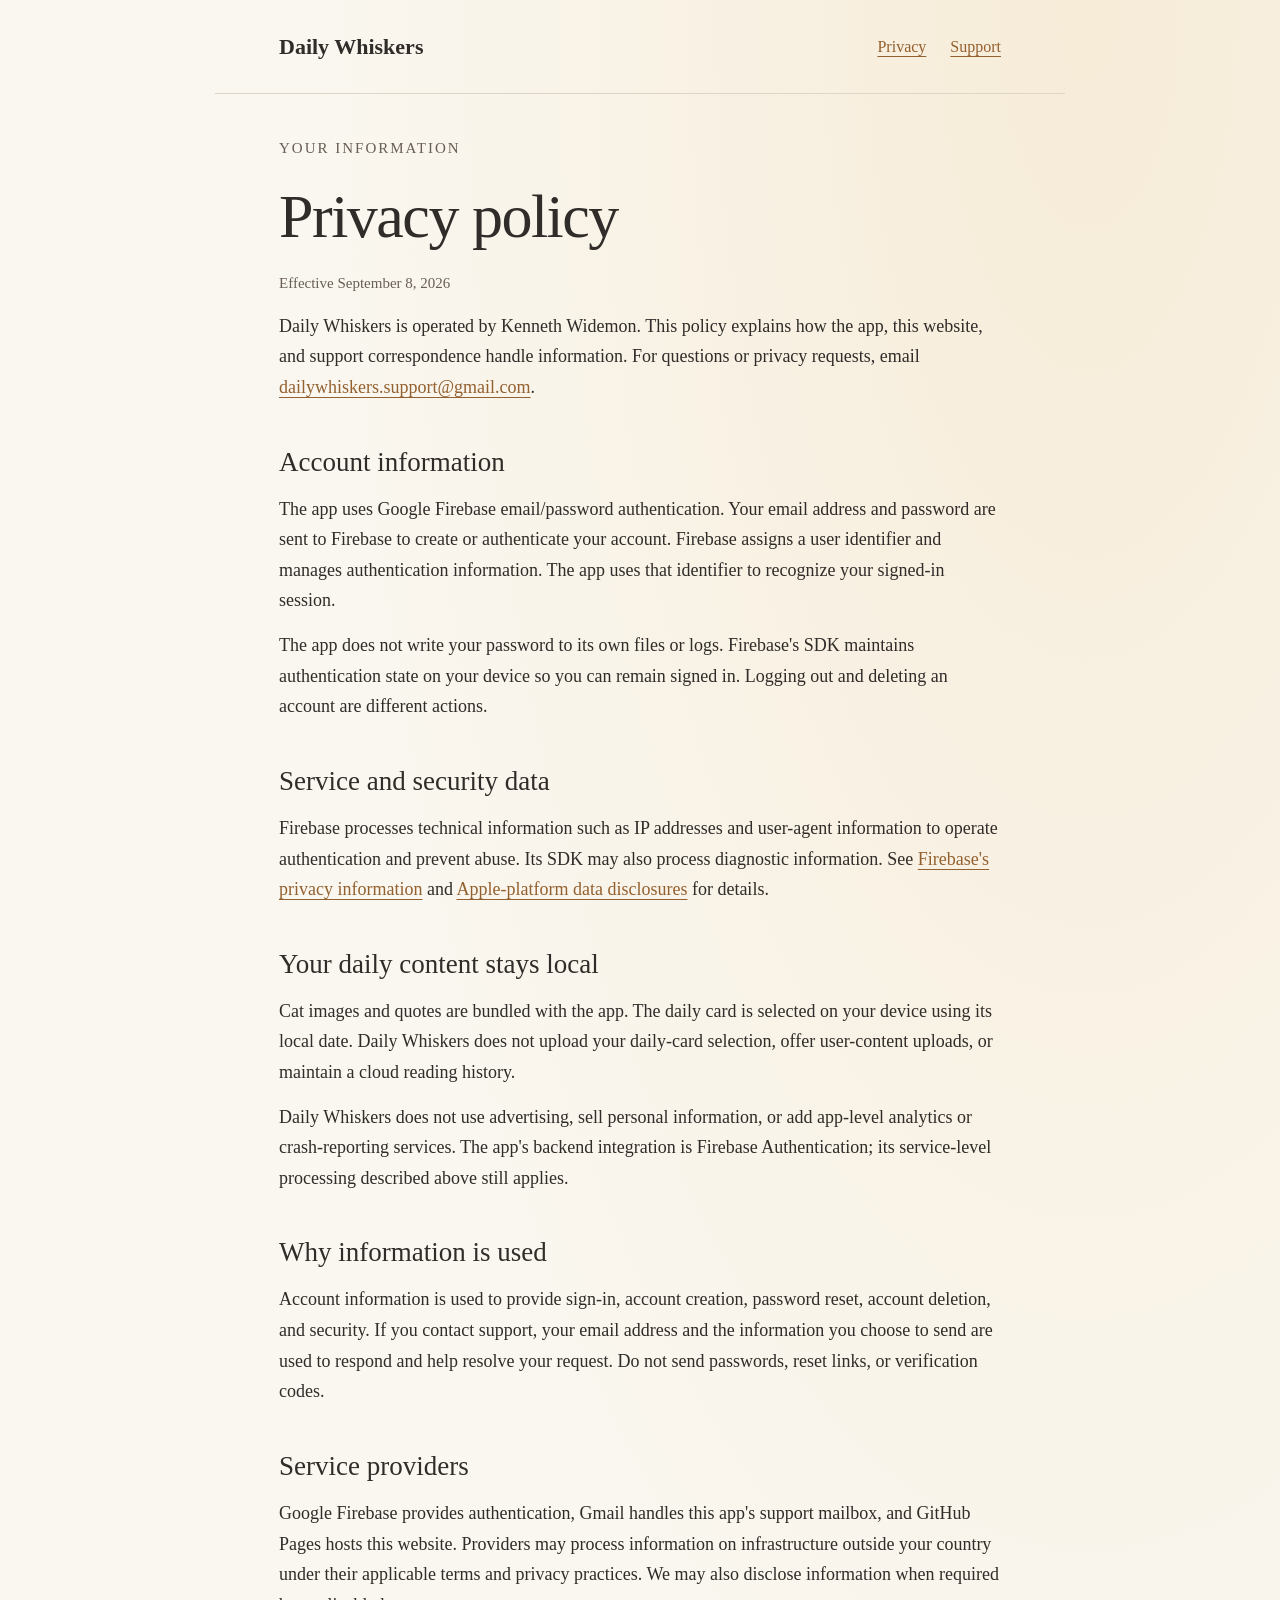
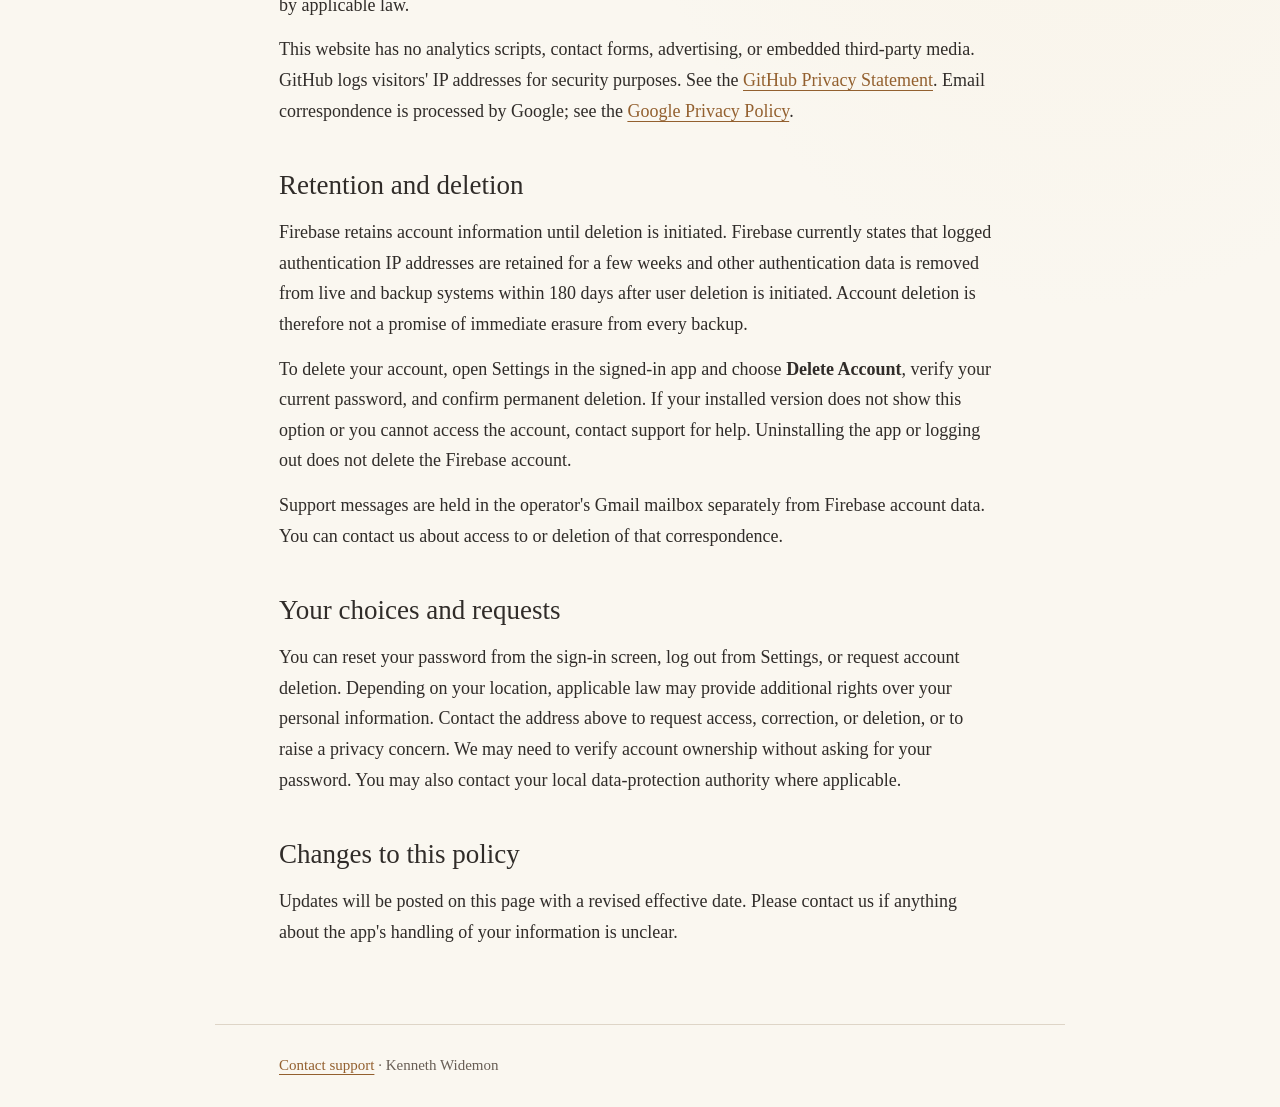
==== privacy/index.html @ 5ba8958e "feat: publish Daily Whiskers privacy and support website" ====
<!doctype html><html lang="en"><head><meta charset="utf-8"><meta name="viewport" content="width=device-width,initial-scale=1"><title>Privacy Policy | Daily Whiskers</title><meta name="description" content="How Daily Whiskers handles account information, Firebase authentication, support requests, and deletion."><link rel="stylesheet" href="../style.css"></head><body><a class="skip" href="#main">Skip to content</a><header><a class="brand" href="../">Daily Whiskers</a><nav aria-label="Main"><a href="./" aria-current="page">Privacy</a><a href="../support/">Support</a></nav></header><main id="main"><p class="eyebrow">Your information</p><h1>Privacy policy</h1><p class="meta">Effective September 8, 2026</p><p>Daily Whiskers is operated by Kenneth Widemon. This policy explains how the app, this website, and support correspondence handle information. For questions or privacy requests, email <a href="mailto:dailywhiskers.support@gmail.com">dailywhiskers.support@gmail.com</a>.</p><h2>Account information</h2><p>The app uses Google Firebase email/password authentication. Your email address and password are sent to Firebase to create or authenticate your account. Firebase assigns a user identifier and manages authentication information. The app uses that identifier to recognize your signed-in session.</p><p>The app does not write your password to its own files or logs. Firebase's SDK maintains authentication state on your device so you can remain signed in. Logging out and deleting an account are different actions.</p><h2>Service and security data</h2><p>Firebase processes technical information such as IP addresses and user-agent information to operate authentication and prevent abuse. Its SDK may also process diagnostic information. See <a href="https://firebase.google.com/support/privacy">Firebase's privacy information</a> and <a href="https://firebase.google.com/docs/ios/app-store-data-collection">Apple-platform data disclosures</a> for details.</p><h2>Your daily content stays local</h2><p>Cat images and quotes are bundled with the app. The daily card is selected on your device using its local date. Daily Whiskers does not upload your daily-card selection, offer user-content uploads, or maintain a cloud reading history.</p><p>Daily Whiskers does not use advertising, sell personal information, or add app-level analytics or crash-reporting services. The app's backend integration is Firebase Authentication; its service-level processing described above still applies.</p><h2>Why information is used</h2><p>Account information is used to provide sign-in, account creation, password reset, account deletion, and security. If you contact support, your email address and the information you choose to send are used to respond and help resolve your request. Do not send passwords, reset links, or verification codes.</p><h2>Service providers</h2><p>Google Firebase provides authentication, Gmail handles this app's support mailbox, and GitHub Pages hosts this website. Providers may process information on infrastructure outside your country under their applicable terms and privacy practices. We may also disclose information when required by applicable law.</p><p>This website has no analytics scripts, contact forms, advertising, or embedded third-party media. GitHub logs visitors' IP addresses for security purposes. See the <a href="https://docs.github.com/en/site-policy/privacy-policies/github-general-privacy-statement">GitHub Privacy Statement</a>. Email correspondence is processed by Google; see the <a href="https://policies.google.com/privacy">Google Privacy Policy</a>.</p><h2>Retention and deletion</h2><p>Firebase retains account information until deletion is initiated. Firebase currently states that logged authentication IP addresses are retained for a few weeks and other authentication data is removed from live and backup systems within 180 days after user deletion is initiated. Account deletion is therefore not a promise of immediate erasure from every backup.</p><p>To delete your account, open Settings in the signed-in app and choose <strong>Delete Account</strong>, verify your current password, and confirm permanent deletion. If your installed version does not show this option or you cannot access the account, contact support for help. Uninstalling the app or logging out does not delete the Firebase account.</p><p>Support messages are held in the operator's Gmail mailbox separately from Firebase account data. You can contact us about access to or deletion of that correspondence.</p><h2>Your choices and requests</h2><p>You can reset your password from the sign-in screen, log out from Settings, or request account deletion. Depending on your location, applicable law may provide additional rights over your personal information. Contact the address above to request access, correction, or deletion, or to raise a privacy concern. We may need to verify account ownership without asking for your password. You may also contact your local data-protection authority where applicable.</p><h2>Changes to this policy</h2><p>Updates will be posted on this page with a revised effective date. Please contact us if anything about the app's handling of your information is unclear.</p></main><footer><a href="../support/">Contact support</a> &middot; Kenneth Widemon</footer></body></html>
---- style.css ----
:root{color-scheme:light;--paper:#faf7f0;--ink:#302c29;--muted:#685e55;--gold:#93602f;--line:#ded5c7}*{box-sizing:border-box}body{margin:0;background:radial-gradient(ellipse at 85% 0%,#f3e0bf80,transparent 50%),var(--paper);color:var(--ink);font:18px/1.7 Charter,'Bitstream Charter',Georgia,serif}header,main,footer{max-width:850px;margin:auto;padding:28px clamp(22px,5vw,64px)}header{display:flex;flex-wrap:wrap;gap:16px;align-items:center;justify-content:space-between;border-bottom:1px solid var(--line)}a{color:var(--gold);text-underline-offset:4px;overflow-wrap:anywhere}a:hover{color:var(--ink)}a:focus-visible{outline:3px solid var(--gold);outline-offset:5px}.brand{font-size:22px;color:var(--ink);text-decoration:none;font-weight:bold}nav{display:flex;gap:24px;font-size:16px}h1{font-size:clamp(40px,7vw,62px);line-height:1.12;font-weight:normal;letter-spacing:-1.5px;margin:20px 0}h2{font-size:27px;line-height:1.3;margin:42px 0 12px;font-weight:normal}p,ul,ol{margin:14px 0}.eyebrow,.meta,footer{color:var(--muted);font-size:15px}.eyebrow{text-transform:uppercase;letter-spacing:2px}.intro{font-size:22px;color:var(--muted)}.note{border-left:3px solid var(--gold);padding:14px 22px;background:#fff9ed}.links{display:grid;grid-template-columns:1fr 1fr;gap:20px;margin:34px 0}.links a{padding:24px;border:1px solid var(--line);border-radius:16px;text-decoration:none;background:#ffffff70}.links strong{display:block;font-size:26px;font-weight:normal}.links span{display:block;color:var(--muted);font-size:16px;margin-top:10px}footer{border-top:1px solid var(--line);margin-top:35px}.skip{position:absolute;left:20px;top:-80px;background:var(--paper);padding:10px}.skip:focus{top:10px}li+li{margin-top:8px}@media(max-width:500px){.links{grid-template-columns:1fr}header{padding-top:20px;padding-bottom:20px}main{padding-top:25px}h2{margin-top:32px}}
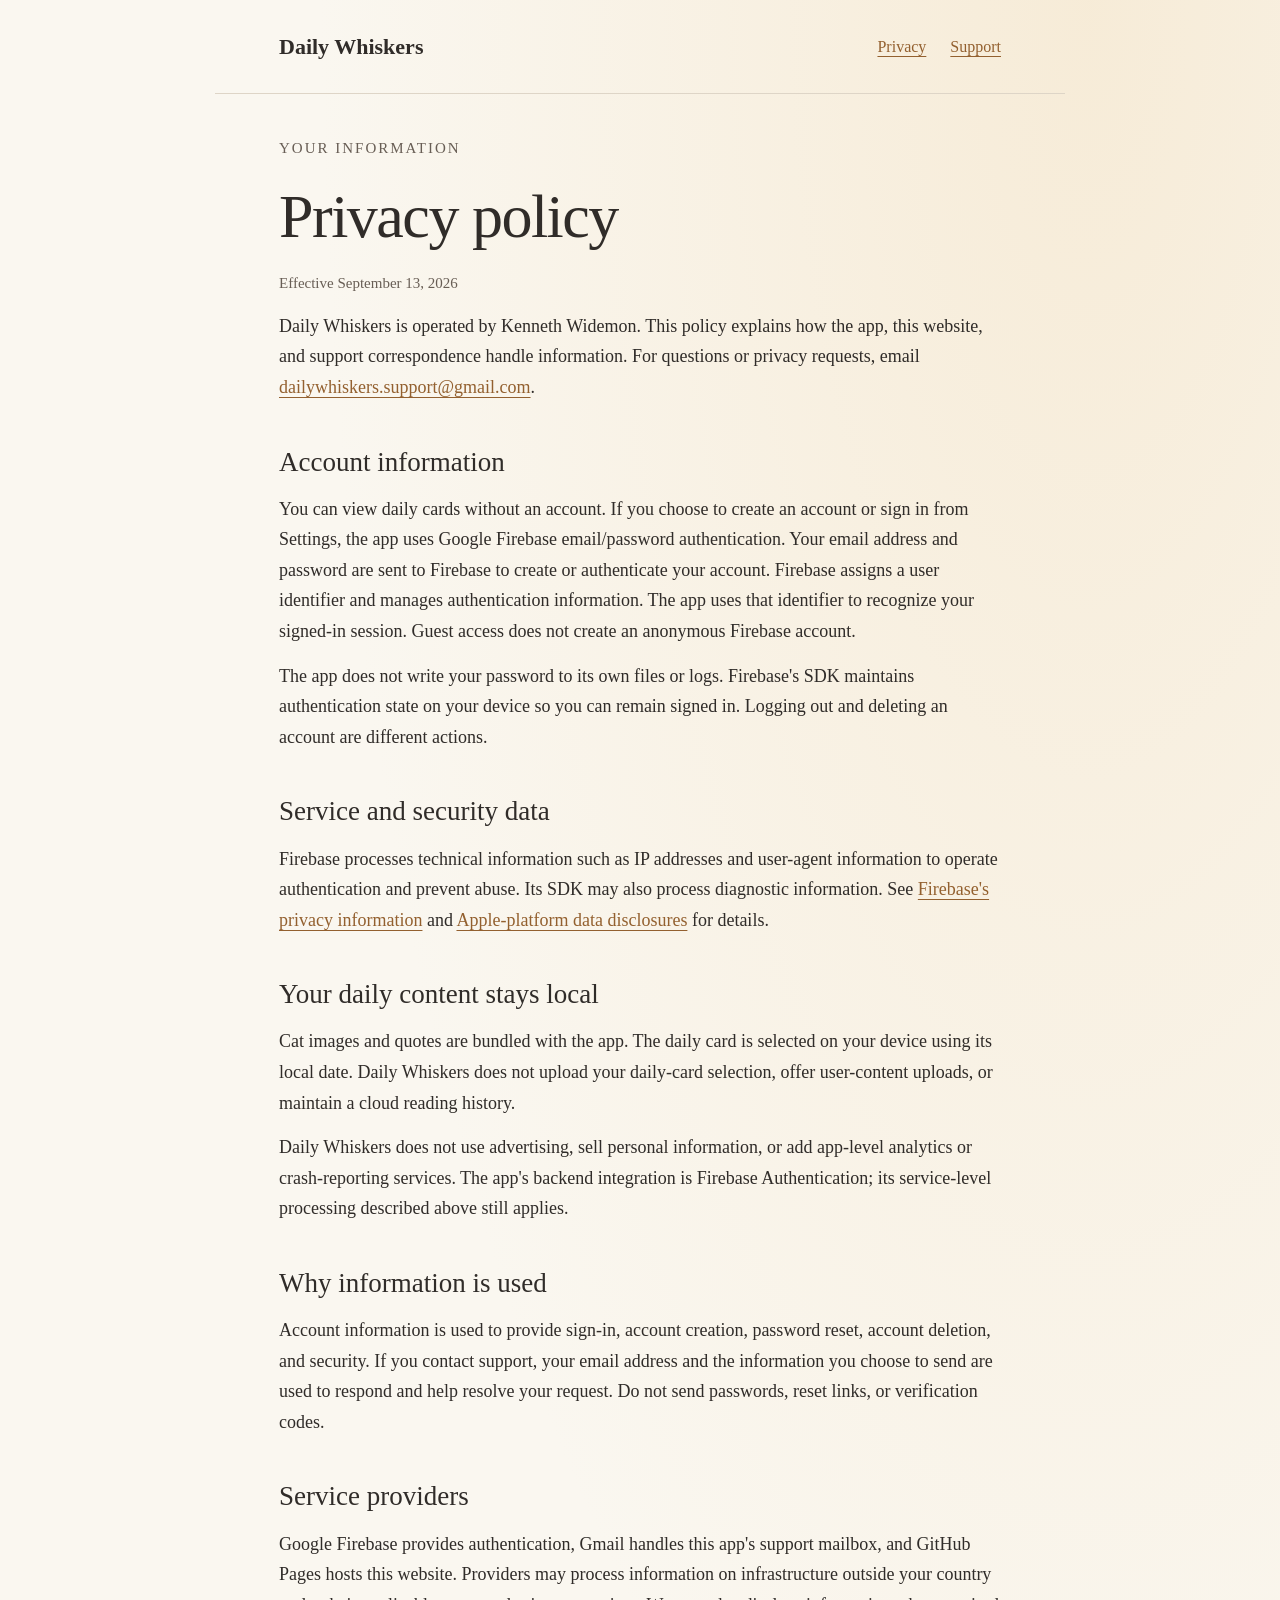
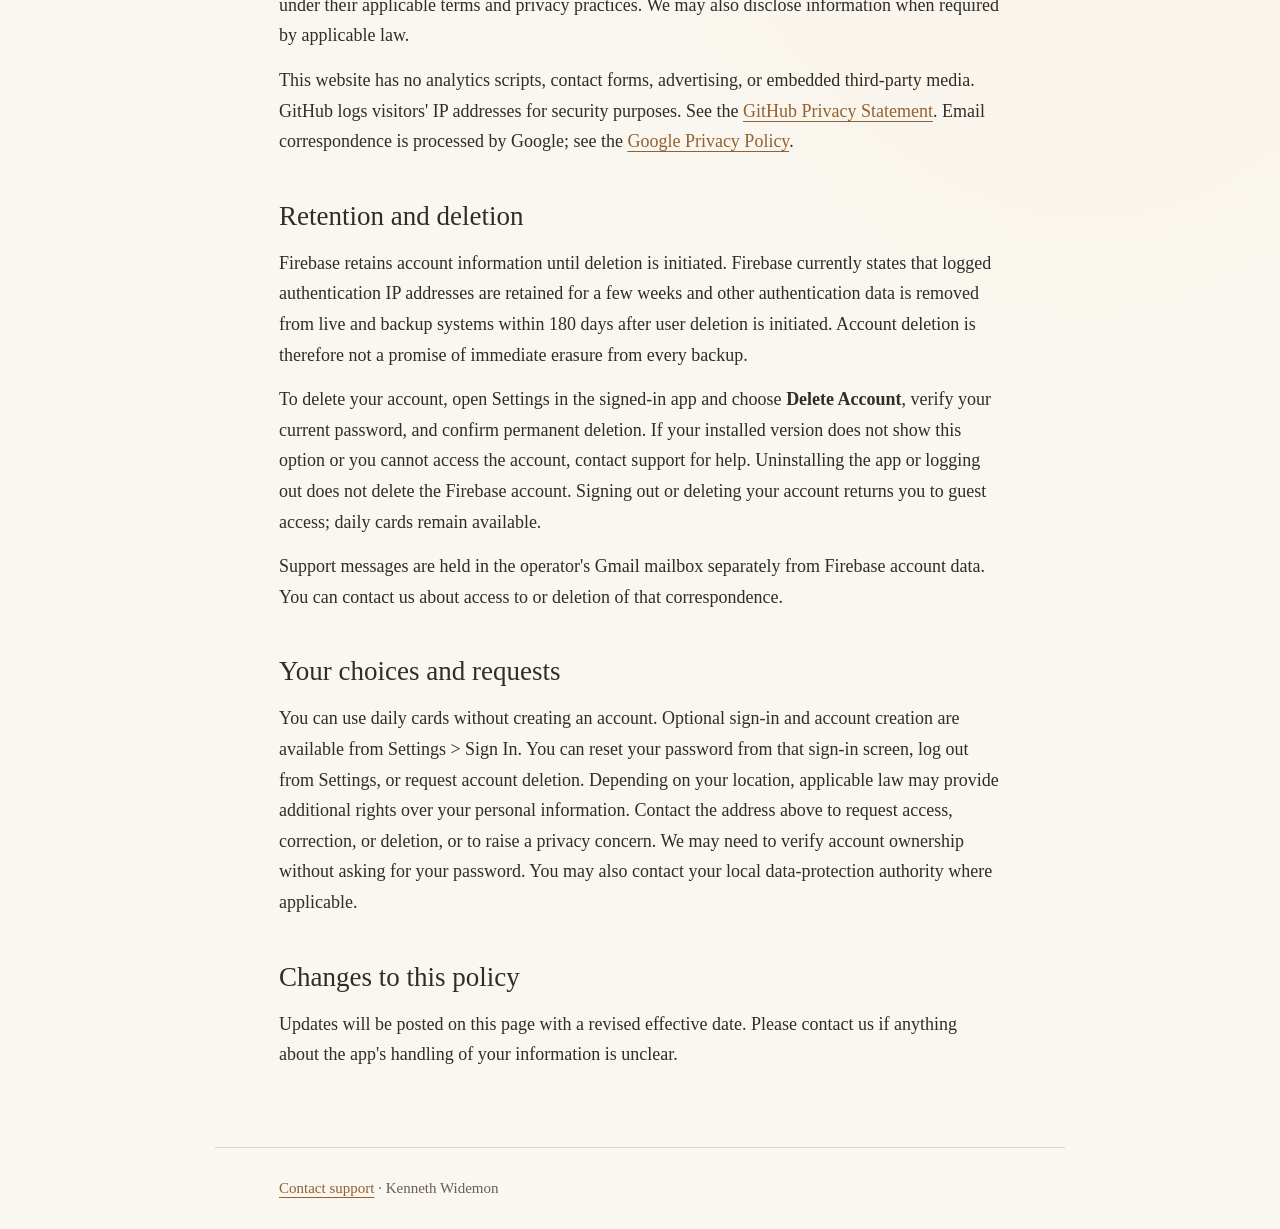
==== commit 7daadeb3: "docs: explain guest-first access and optional account tools" ====
--- a/privacy/index.html
+++ b/privacy/index.html
@@ -1 +1 @@
-<!doctype html><html lang="en"><head><meta charset="utf-8"><meta name="viewport" content="width=device-width,initial-scale=1"><title>Privacy Policy | Daily Whiskers</title><meta name="description" content="How Daily Whiskers handles account information, Firebase authentication, support requests, and deletion."><link rel="stylesheet" href="../style.css"></head><body><a class="skip" href="#main">Skip to content</a><header><a class="brand" href="../">Daily Whiskers</a><nav aria-label="Main"><a href="./" aria-current="page">Privacy</a><a href="../support/">Support</a></nav></header><main id="main"><p class="eyebrow">Your information</p><h1>Privacy policy</h1><p class="meta">Effective September 8, 2026</p><p>Daily Whiskers is operated by Kenneth Widemon. This policy explains how the app, this website, and support correspondence handle information. For questions or privacy requests, email <a href="mailto:dailywhiskers.support@gmail.com">dailywhiskers.support@gmail.com</a>.</p><h2>Account information</h2><p>The app uses Google Firebase email/password authentication. Your email address and password are sent to Firebase to create or authenticate your account. Firebase assigns a user identifier and manages authentication information. The app uses that identifier to recognize your signed-in session.</p><p>The app does not write your password to its own files or logs. Firebase's SDK maintains authentication state on your device so you can remain signed in. Logging out and deleting an account are different actions.</p><h2>Service and security data</h2><p>Firebase processes technical information such as IP addresses and user-agent information to operate authentication and prevent abuse. Its SDK may also process diagnostic information. See <a href="https://firebase.google.com/support/privacy">Firebase's privacy information</a> and <a href="https://firebase.google.com/docs/ios/app-store-data-collection">Apple-platform data disclosures</a> for details.</p><h2>Your daily content stays local</h2><p>Cat images and quotes are bundled with the app. The daily card is selected on your device using its local date. Daily Whiskers does not upload your daily-card selection, offer user-content uploads, or maintain a cloud reading history.</p><p>Daily Whiskers does not use advertising, sell personal information, or add app-level analytics or crash-reporting services. The app's backend integration is Firebase Authentication; its service-level processing described above still applies.</p><h2>Why information is used</h2><p>Account information is used to provide sign-in, account creation, password reset, account deletion, and security. If you contact support, your email address and the information you choose to send are used to respond and help resolve your request. Do not send passwords, reset links, or verification codes.</p><h2>Service providers</h2><p>Google Firebase provides authentication, Gmail handles this app's support mailbox, and GitHub Pages hosts this website. Providers may process information on infrastructure outside your country under their applicable terms and privacy practices. We may also disclose information when required by applicable law.</p><p>This website has no analytics scripts, contact forms, advertising, or embedded third-party media. GitHub logs visitors' IP addresses for security purposes. See the <a href="https://docs.github.com/en/site-policy/privacy-policies/github-general-privacy-statement">GitHub Privacy Statement</a>. Email correspondence is processed by Google; see the <a href="https://policies.google.com/privacy">Google Privacy Policy</a>.</p><h2>Retention and deletion</h2><p>Firebase retains account information until deletion is initiated. Firebase currently states that logged authentication IP addresses are retained for a few weeks and other authentication data is removed from live and backup systems within 180 days after user deletion is initiated. Account deletion is therefore not a promise of immediate erasure from every backup.</p><p>To delete your account, open Settings in the signed-in app and choose <strong>Delete Account</strong>, verify your current password, and confirm permanent deletion. If your installed version does not show this option or you cannot access the account, contact support for help. Uninstalling the app or logging out does not delete the Firebase account.</p><p>Support messages are held in the operator's Gmail mailbox separately from Firebase account data. You can contact us about access to or deletion of that correspondence.</p><h2>Your choices and requests</h2><p>You can reset your password from the sign-in screen, log out from Settings, or request account deletion. Depending on your location, applicable law may provide additional rights over your personal information. Contact the address above to request access, correction, or deletion, or to raise a privacy concern. We may need to verify account ownership without asking for your password. You may also contact your local data-protection authority where applicable.</p><h2>Changes to this policy</h2><p>Updates will be posted on this page with a revised effective date. Please contact us if anything about the app's handling of your information is unclear.</p></main><footer><a href="../support/">Contact support</a> &middot; Kenneth Widemon</footer></body></html>
+<!doctype html><html lang="en"><head><meta charset="utf-8"><meta name="viewport" content="width=device-width,initial-scale=1"><title>Privacy Policy | Daily Whiskers</title><meta name="description" content="How Daily Whiskers handles account information, Firebase authentication, support requests, and deletion."><link rel="stylesheet" href="../style.css"></head><body><a class="skip" href="#main">Skip to content</a><header><a class="brand" href="../">Daily Whiskers</a><nav aria-label="Main"><a href="./" aria-current="page">Privacy</a><a href="../support/">Support</a></nav></header><main id="main"><p class="eyebrow">Your information</p><h1>Privacy policy</h1><p class="meta">Effective September 13, 2026</p><p>Daily Whiskers is operated by Kenneth Widemon. This policy explains how the app, this website, and support correspondence handle information. For questions or privacy requests, email <a href="mailto:dailywhiskers.support@gmail.com">dailywhiskers.support@gmail.com</a>.</p><h2>Account information</h2><p>You can view daily cards without an account. If you choose to create an account or sign in from Settings, the app uses Google Firebase email/password authentication. Your email address and password are sent to Firebase to create or authenticate your account. Firebase assigns a user identifier and manages authentication information. The app uses that identifier to recognize your signed-in session. Guest access does not create an anonymous Firebase account.</p><p>The app does not write your password to its own files or logs. Firebase's SDK maintains authentication state on your device so you can remain signed in. Logging out and deleting an account are different actions.</p><h2>Service and security data</h2><p>Firebase processes technical information such as IP addresses and user-agent information to operate authentication and prevent abuse. Its SDK may also process diagnostic information. See <a href="https://firebase.google.com/support/privacy">Firebase's privacy information</a> and <a href="https://firebase.google.com/docs/ios/app-store-data-collection">Apple-platform data disclosures</a> for details.</p><h2>Your daily content stays local</h2><p>Cat images and quotes are bundled with the app. The daily card is selected on your device using its local date. Daily Whiskers does not upload your daily-card selection, offer user-content uploads, or maintain a cloud reading history.</p><p>Daily Whiskers does not use advertising, sell personal information, or add app-level analytics or crash-reporting services. The app's backend integration is Firebase Authentication; its service-level processing described above still applies.</p><h2>Why information is used</h2><p>Account information is used to provide sign-in, account creation, password reset, account deletion, and security. If you contact support, your email address and the information you choose to send are used to respond and help resolve your request. Do not send passwords, reset links, or verification codes.</p><h2>Service providers</h2><p>Google Firebase provides authentication, Gmail handles this app's support mailbox, and GitHub Pages hosts this website. Providers may process information on infrastructure outside your country under their applicable terms and privacy practices. We may also disclose information when required by applicable law.</p><p>This website has no analytics scripts, contact forms, advertising, or embedded third-party media. GitHub logs visitors' IP addresses for security purposes. See the <a href="https://docs.github.com/en/site-policy/privacy-policies/github-general-privacy-statement">GitHub Privacy Statement</a>. Email correspondence is processed by Google; see the <a href="https://policies.google.com/privacy">Google Privacy Policy</a>.</p><h2>Retention and deletion</h2><p>Firebase retains account information until deletion is initiated. Firebase currently states that logged authentication IP addresses are retained for a few weeks and other authentication data is removed from live and backup systems within 180 days after user deletion is initiated. Account deletion is therefore not a promise of immediate erasure from every backup.</p><p>To delete your account, open Settings in the signed-in app and choose <strong>Delete Account</strong>, verify your current password, and confirm permanent deletion. If your installed version does not show this option or you cannot access the account, contact support for help. Uninstalling the app or logging out does not delete the Firebase account. Signing out or deleting your account returns you to guest access; daily cards remain available.</p><p>Support messages are held in the operator's Gmail mailbox separately from Firebase account data. You can contact us about access to or deletion of that correspondence.</p><h2>Your choices and requests</h2><p>You can use daily cards without creating an account. Optional sign-in and account creation are available from Settings &gt; Sign In. You can reset your password from that sign-in screen, log out from Settings, or request account deletion. Depending on your location, applicable law may provide additional rights over your personal information. Contact the address above to request access, correction, or deletion, or to raise a privacy concern. We may need to verify account ownership without asking for your password. You may also contact your local data-protection authority where applicable.</p><h2>Changes to this policy</h2><p>Updates will be posted on this page with a revised effective date. Please contact us if anything about the app's handling of your information is unclear.</p></main><footer><a href="../support/">Contact support</a> &middot; Kenneth Widemon</footer></body></html>
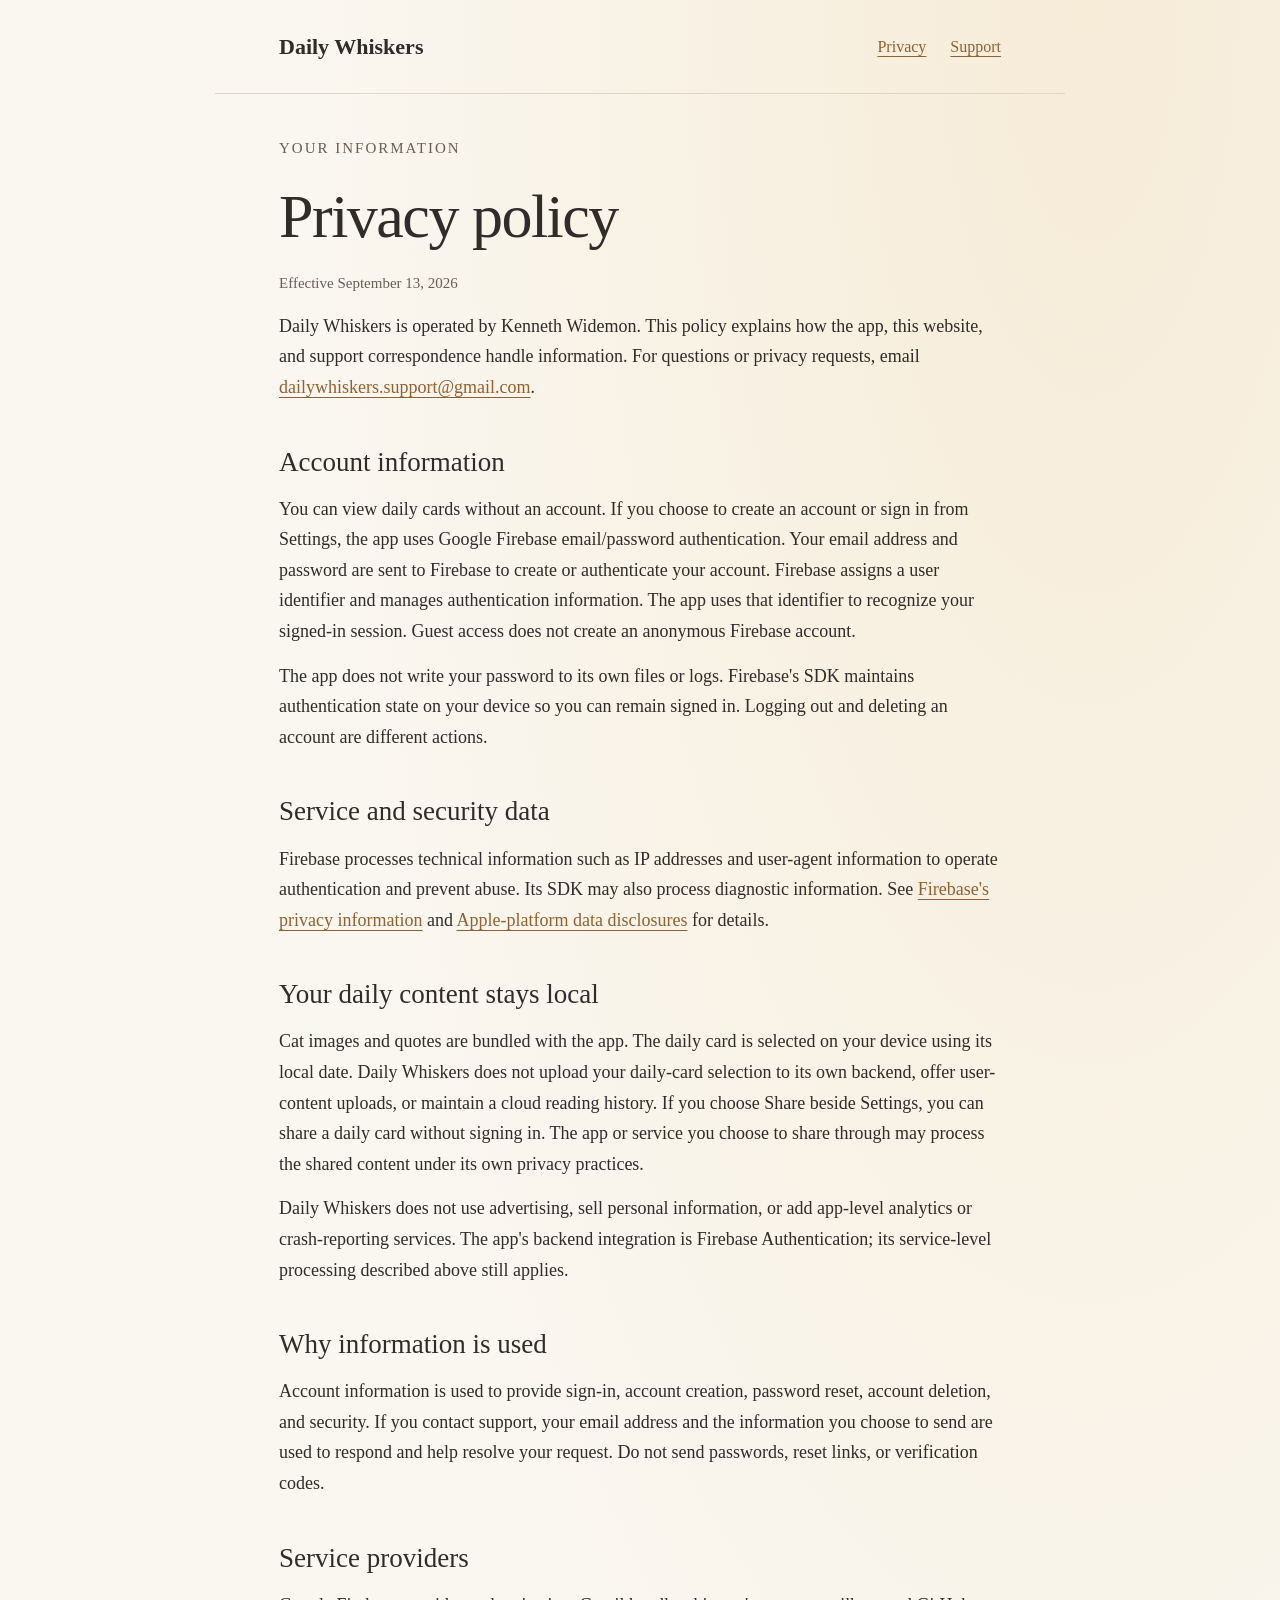
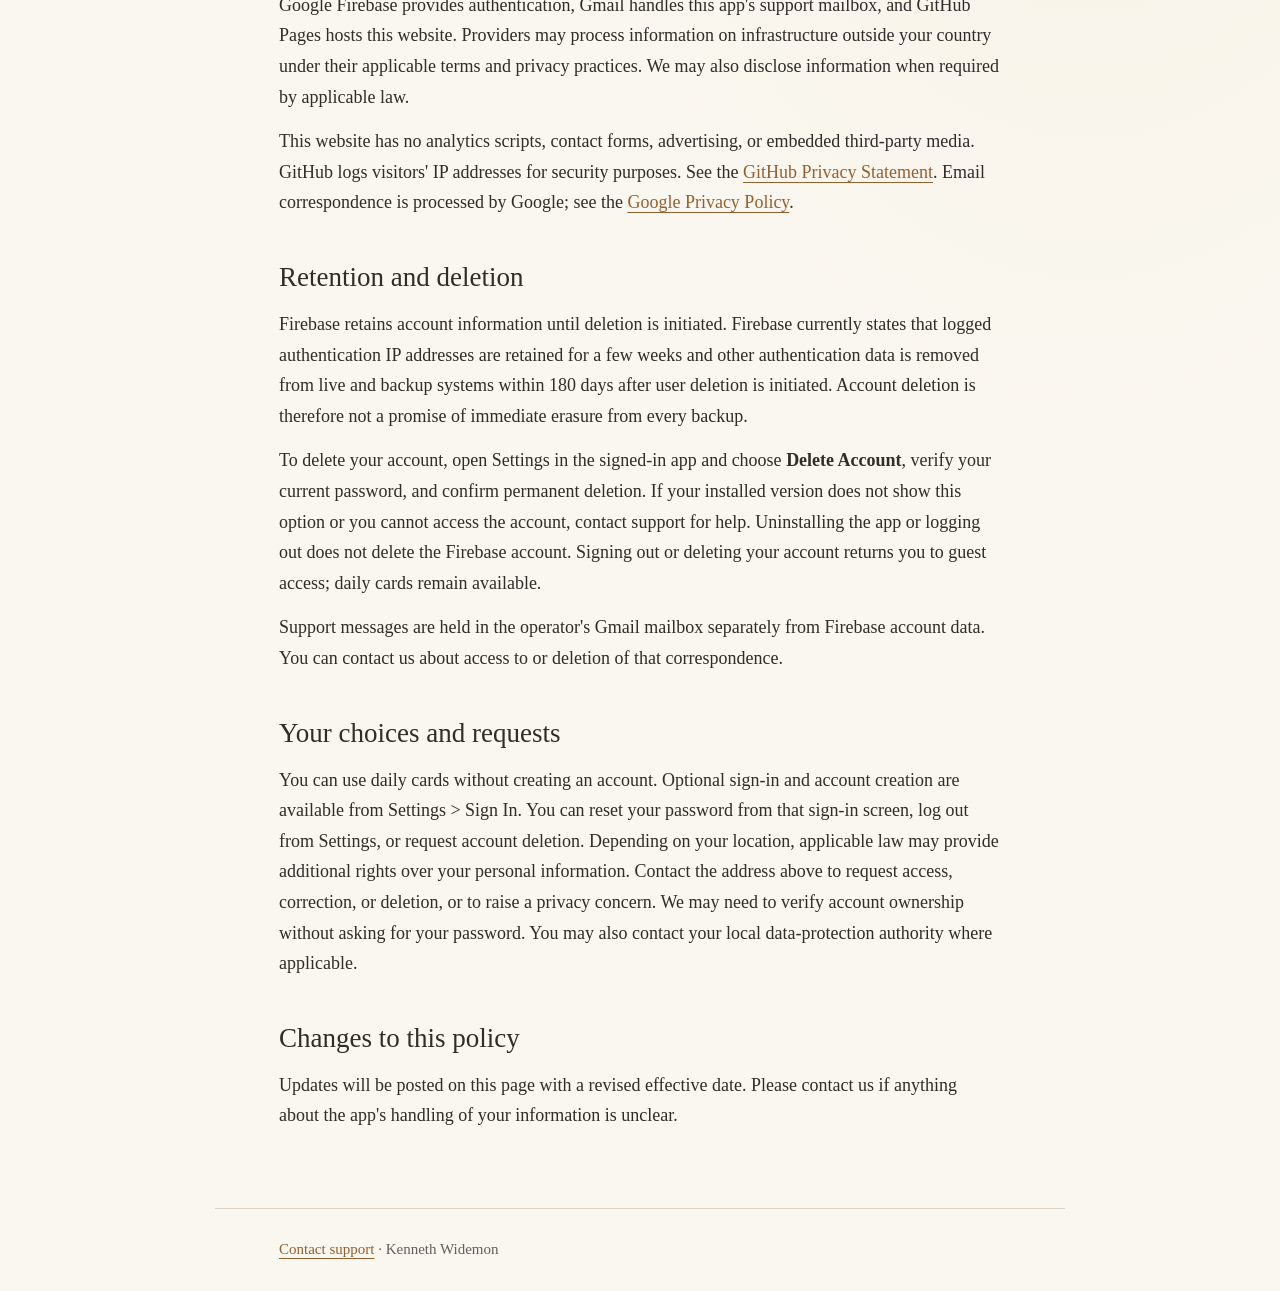
==== commit 058da61a: "docs: clarify optional daily-card sharing privacy" ====
--- a/privacy/index.html
+++ b/privacy/index.html
@@ -1 +1 @@
-<!doctype html><html lang="en"><head><meta charset="utf-8"><meta name="viewport" content="width=device-width,initial-scale=1"><title>Privacy Policy | Daily Whiskers</title><meta name="description" content="How Daily Whiskers handles account information, Firebase authentication, support requests, and deletion."><link rel="stylesheet" href="../style.css"></head><body><a class="skip" href="#main">Skip to content</a><header><a class="brand" href="../">Daily Whiskers</a><nav aria-label="Main"><a href="./" aria-current="page">Privacy</a><a href="../support/">Support</a></nav></header><main id="main"><p class="eyebrow">Your information</p><h1>Privacy policy</h1><p class="meta">Effective September 13, 2026</p><p>Daily Whiskers is operated by Kenneth Widemon. This policy explains how the app, this website, and support correspondence handle information. For questions or privacy requests, email <a href="mailto:dailywhiskers.support@gmail.com">dailywhiskers.support@gmail.com</a>.</p><h2>Account information</h2><p>You can view daily cards without an account. If you choose to create an account or sign in from Settings, the app uses Google Firebase email/password authentication. Your email address and password are sent to Firebase to create or authenticate your account. Firebase assigns a user identifier and manages authentication information. The app uses that identifier to recognize your signed-in session. Guest access does not create an anonymous Firebase account.</p><p>The app does not write your password to its own files or logs. Firebase's SDK maintains authentication state on your device so you can remain signed in. Logging out and deleting an account are different actions.</p><h2>Service and security data</h2><p>Firebase processes technical information such as IP addresses and user-agent information to operate authentication and prevent abuse. Its SDK may also process diagnostic information. See <a href="https://firebase.google.com/support/privacy">Firebase's privacy information</a> and <a href="https://firebase.google.com/docs/ios/app-store-data-collection">Apple-platform data disclosures</a> for details.</p><h2>Your daily content stays local</h2><p>Cat images and quotes are bundled with the app. The daily card is selected on your device using its local date. Daily Whiskers does not upload your daily-card selection, offer user-content uploads, or maintain a cloud reading history.</p><p>Daily Whiskers does not use advertising, sell personal information, or add app-level analytics or crash-reporting services. The app's backend integration is Firebase Authentication; its service-level processing described above still applies.</p><h2>Why information is used</h2><p>Account information is used to provide sign-in, account creation, password reset, account deletion, and security. If you contact support, your email address and the information you choose to send are used to respond and help resolve your request. Do not send passwords, reset links, or verification codes.</p><h2>Service providers</h2><p>Google Firebase provides authentication, Gmail handles this app's support mailbox, and GitHub Pages hosts this website. Providers may process information on infrastructure outside your country under their applicable terms and privacy practices. We may also disclose information when required by applicable law.</p><p>This website has no analytics scripts, contact forms, advertising, or embedded third-party media. GitHub logs visitors' IP addresses for security purposes. See the <a href="https://docs.github.com/en/site-policy/privacy-policies/github-general-privacy-statement">GitHub Privacy Statement</a>. Email correspondence is processed by Google; see the <a href="https://policies.google.com/privacy">Google Privacy Policy</a>.</p><h2>Retention and deletion</h2><p>Firebase retains account information until deletion is initiated. Firebase currently states that logged authentication IP addresses are retained for a few weeks and other authentication data is removed from live and backup systems within 180 days after user deletion is initiated. Account deletion is therefore not a promise of immediate erasure from every backup.</p><p>To delete your account, open Settings in the signed-in app and choose <strong>Delete Account</strong>, verify your current password, and confirm permanent deletion. If your installed version does not show this option or you cannot access the account, contact support for help. Uninstalling the app or logging out does not delete the Firebase account. Signing out or deleting your account returns you to guest access; daily cards remain available.</p><p>Support messages are held in the operator's Gmail mailbox separately from Firebase account data. You can contact us about access to or deletion of that correspondence.</p><h2>Your choices and requests</h2><p>You can use daily cards without creating an account. Optional sign-in and account creation are available from Settings &gt; Sign In. You can reset your password from that sign-in screen, log out from Settings, or request account deletion. Depending on your location, applicable law may provide additional rights over your personal information. Contact the address above to request access, correction, or deletion, or to raise a privacy concern. We may need to verify account ownership without asking for your password. You may also contact your local data-protection authority where applicable.</p><h2>Changes to this policy</h2><p>Updates will be posted on this page with a revised effective date. Please contact us if anything about the app's handling of your information is unclear.</p></main><footer><a href="../support/">Contact support</a> &middot; Kenneth Widemon</footer></body></html>
+<!doctype html><html lang="en"><head><meta charset="utf-8"><meta name="viewport" content="width=device-width,initial-scale=1"><title>Privacy Policy | Daily Whiskers</title><meta name="description" content="How Daily Whiskers handles account information, Firebase authentication, support requests, and deletion."><link rel="stylesheet" href="../style.css"></head><body><a class="skip" href="#main">Skip to content</a><header><a class="brand" href="../">Daily Whiskers</a><nav aria-label="Main"><a href="./" aria-current="page">Privacy</a><a href="../support/">Support</a></nav></header><main id="main"><p class="eyebrow">Your information</p><h1>Privacy policy</h1><p class="meta">Effective September 13, 2026</p><p>Daily Whiskers is operated by Kenneth Widemon. This policy explains how the app, this website, and support correspondence handle information. For questions or privacy requests, email <a href="mailto:dailywhiskers.support@gmail.com">dailywhiskers.support@gmail.com</a>.</p><h2>Account information</h2><p>You can view daily cards without an account. If you choose to create an account or sign in from Settings, the app uses Google Firebase email/password authentication. Your email address and password are sent to Firebase to create or authenticate your account. Firebase assigns a user identifier and manages authentication information. The app uses that identifier to recognize your signed-in session. Guest access does not create an anonymous Firebase account.</p><p>The app does not write your password to its own files or logs. Firebase's SDK maintains authentication state on your device so you can remain signed in. Logging out and deleting an account are different actions.</p><h2>Service and security data</h2><p>Firebase processes technical information such as IP addresses and user-agent information to operate authentication and prevent abuse. Its SDK may also process diagnostic information. See <a href="https://firebase.google.com/support/privacy">Firebase's privacy information</a> and <a href="https://firebase.google.com/docs/ios/app-store-data-collection">Apple-platform data disclosures</a> for details.</p><h2>Your daily content stays local</h2><p>Cat images and quotes are bundled with the app. The daily card is selected on your device using its local date. Daily Whiskers does not upload your daily-card selection to its own backend, offer user-content uploads, or maintain a cloud reading history. If you choose Share beside Settings, you can share a daily card without signing in. The app or service you choose to share through may process the shared content under its own privacy practices.</p><p>Daily Whiskers does not use advertising, sell personal information, or add app-level analytics or crash-reporting services. The app's backend integration is Firebase Authentication; its service-level processing described above still applies.</p><h2>Why information is used</h2><p>Account information is used to provide sign-in, account creation, password reset, account deletion, and security. If you contact support, your email address and the information you choose to send are used to respond and help resolve your request. Do not send passwords, reset links, or verification codes.</p><h2>Service providers</h2><p>Google Firebase provides authentication, Gmail handles this app's support mailbox, and GitHub Pages hosts this website. Providers may process information on infrastructure outside your country under their applicable terms and privacy practices. We may also disclose information when required by applicable law.</p><p>This website has no analytics scripts, contact forms, advertising, or embedded third-party media. GitHub logs visitors' IP addresses for security purposes. See the <a href="https://docs.github.com/en/site-policy/privacy-policies/github-general-privacy-statement">GitHub Privacy Statement</a>. Email correspondence is processed by Google; see the <a href="https://policies.google.com/privacy">Google Privacy Policy</a>.</p><h2>Retention and deletion</h2><p>Firebase retains account information until deletion is initiated. Firebase currently states that logged authentication IP addresses are retained for a few weeks and other authentication data is removed from live and backup systems within 180 days after user deletion is initiated. Account deletion is therefore not a promise of immediate erasure from every backup.</p><p>To delete your account, open Settings in the signed-in app and choose <strong>Delete Account</strong>, verify your current password, and confirm permanent deletion. If your installed version does not show this option or you cannot access the account, contact support for help. Uninstalling the app or logging out does not delete the Firebase account. Signing out or deleting your account returns you to guest access; daily cards remain available.</p><p>Support messages are held in the operator's Gmail mailbox separately from Firebase account data. You can contact us about access to or deletion of that correspondence.</p><h2>Your choices and requests</h2><p>You can use daily cards without creating an account. Optional sign-in and account creation are available from Settings &gt; Sign In. You can reset your password from that sign-in screen, log out from Settings, or request account deletion. Depending on your location, applicable law may provide additional rights over your personal information. Contact the address above to request access, correction, or deletion, or to raise a privacy concern. We may need to verify account ownership without asking for your password. You may also contact your local data-protection authority where applicable.</p><h2>Changes to this policy</h2><p>Updates will be posted on this page with a revised effective date. Please contact us if anything about the app's handling of your information is unclear.</p></main><footer><a href="../support/">Contact support</a> &middot; Kenneth Widemon</footer></body></html>
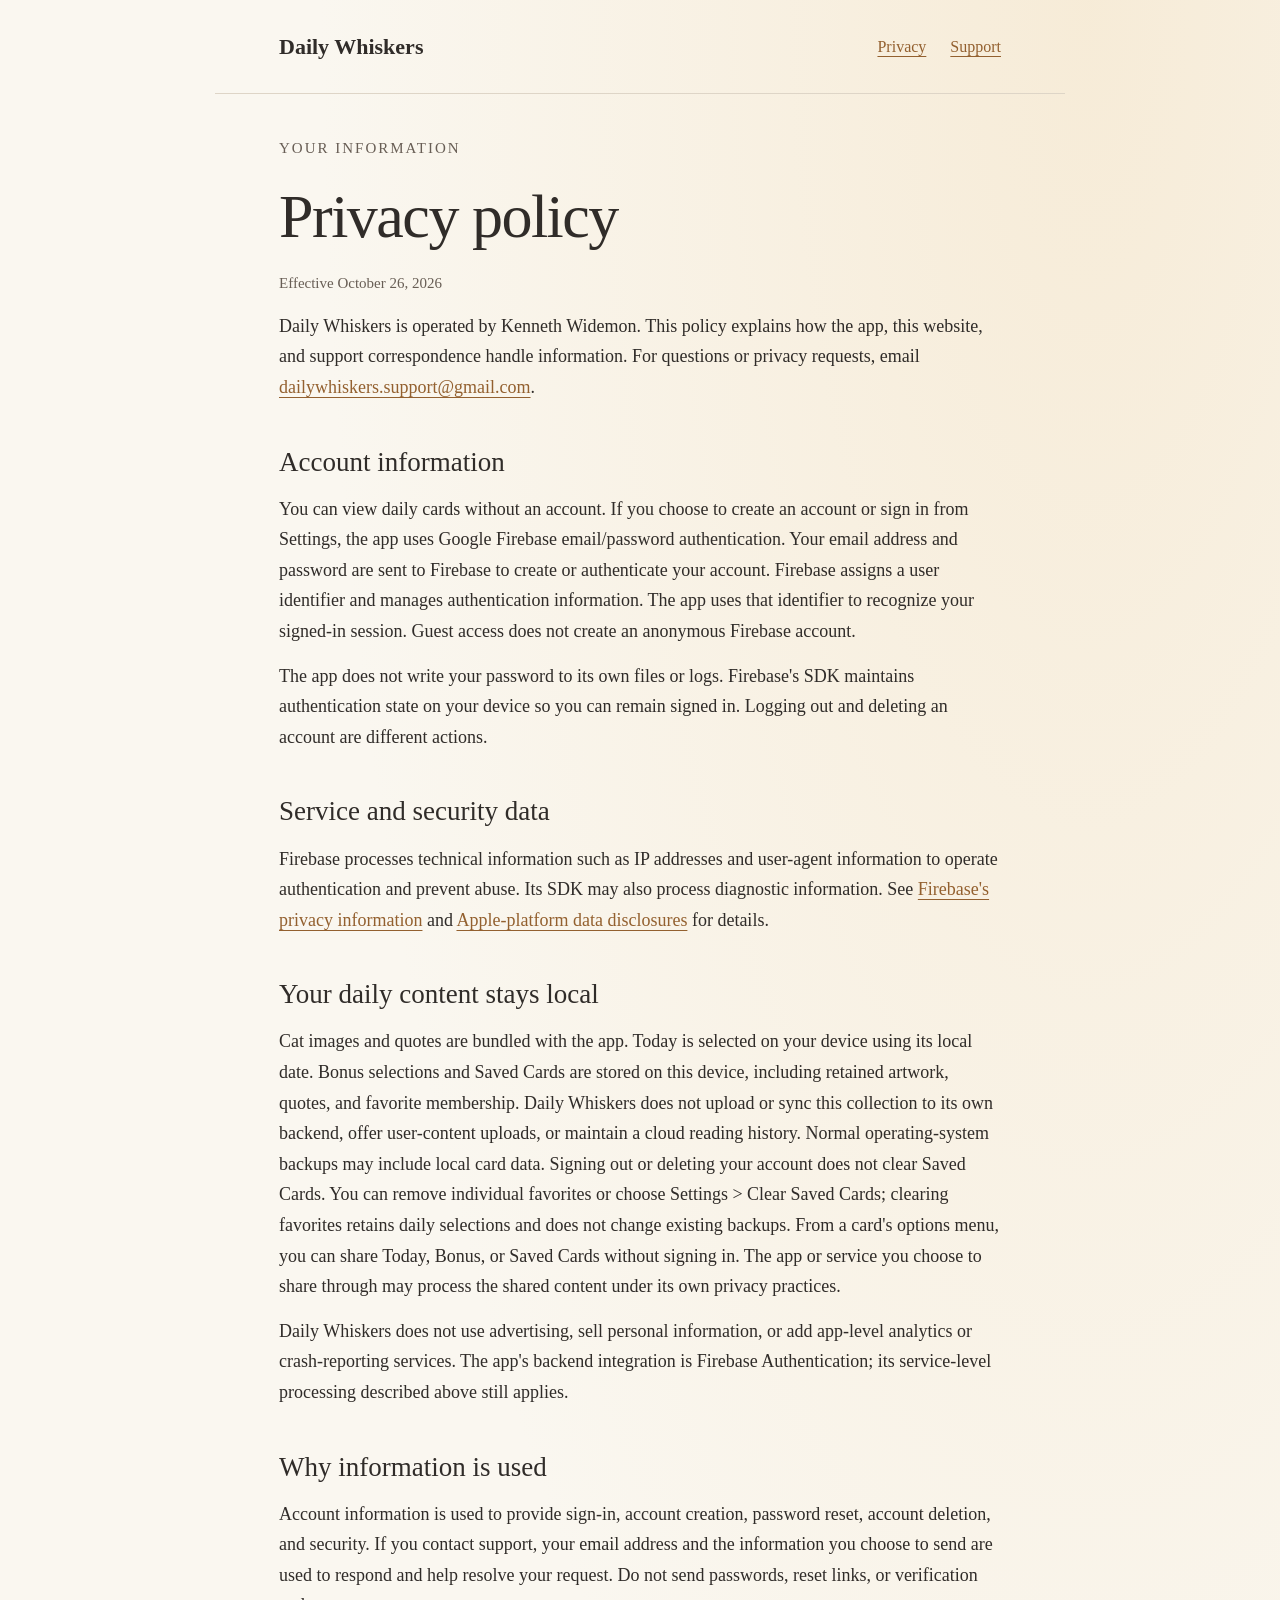
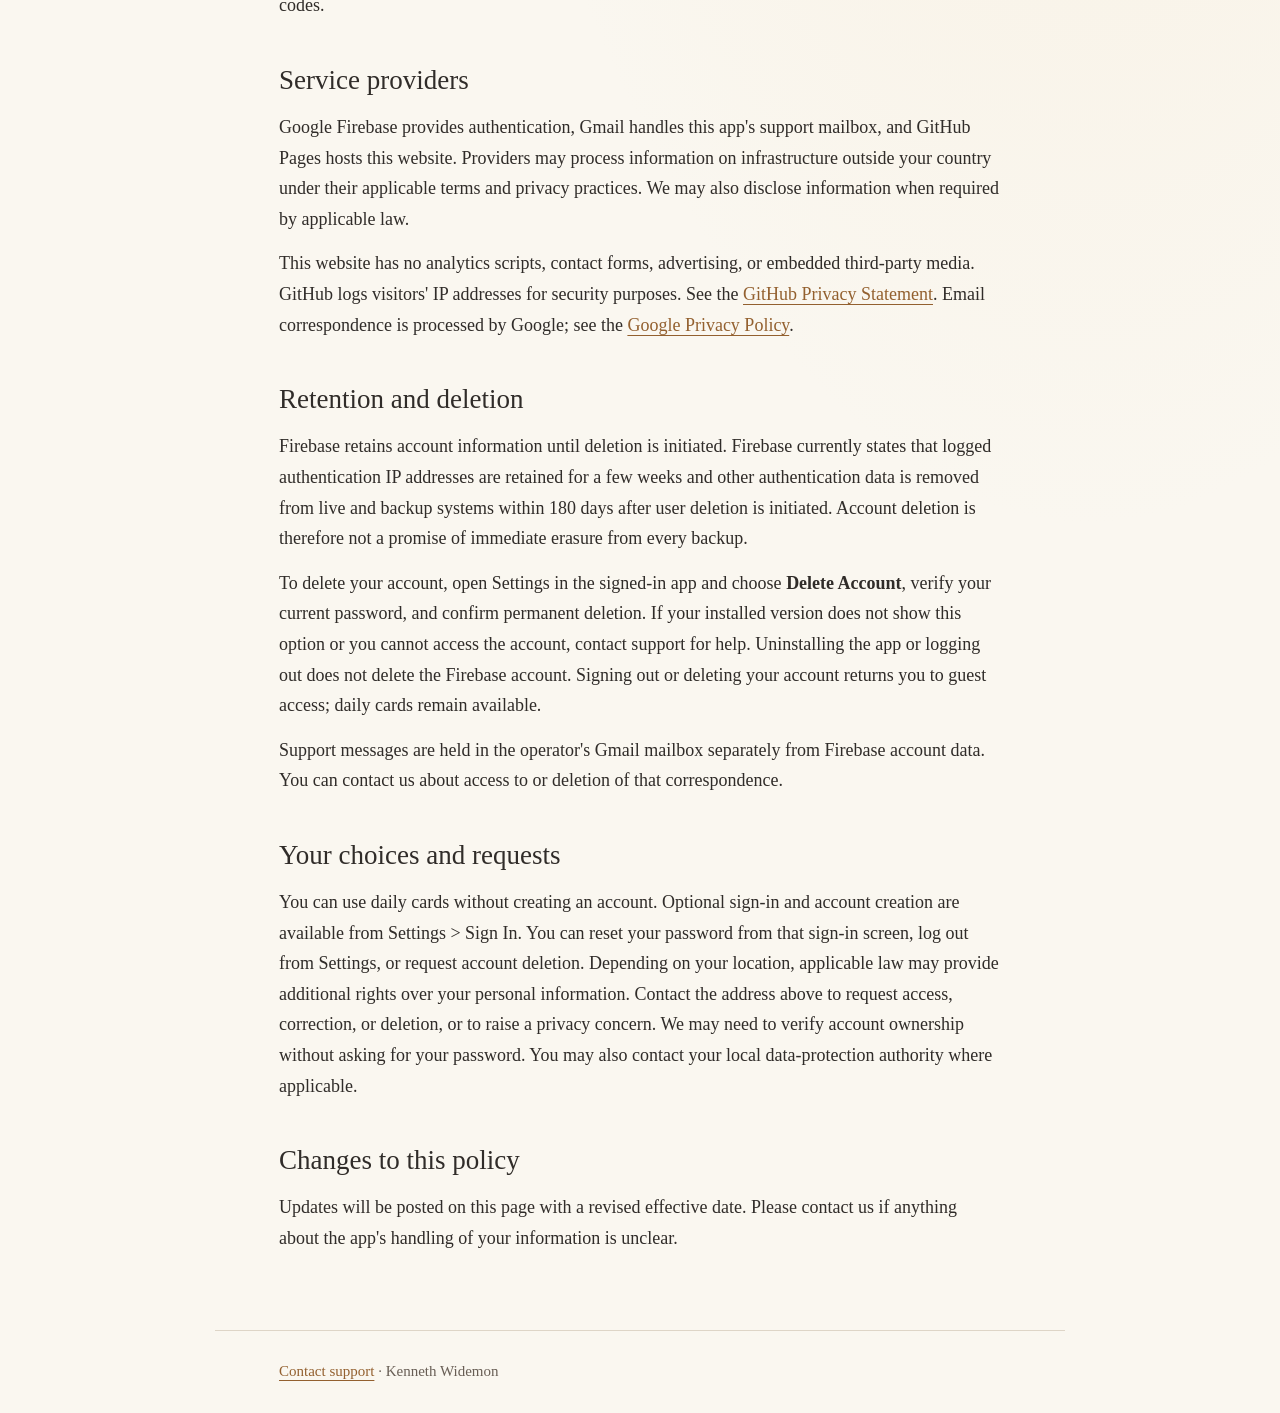
==== commit 7db14147: "docs: explain Bonus and Saved Cards privacy and support" ====
--- a/privacy/index.html
+++ b/privacy/index.html
@@ -1 +1 @@
-<!doctype html><html lang="en"><head><meta charset="utf-8"><meta name="viewport" content="width=device-width,initial-scale=1"><title>Privacy Policy | Daily Whiskers</title><meta name="description" content="How Daily Whiskers handles account information, Firebase authentication, support requests, and deletion."><link rel="stylesheet" href="../style.css"></head><body><a class="skip" href="#main">Skip to content</a><header><a class="brand" href="../">Daily Whiskers</a><nav aria-label="Main"><a href="./" aria-current="page">Privacy</a><a href="../support/">Support</a></nav></header><main id="main"><p class="eyebrow">Your information</p><h1>Privacy policy</h1><p class="meta">Effective September 13, 2026</p><p>Daily Whiskers is operated by Kenneth Widemon. This policy explains how the app, this website, and support correspondence handle information. For questions or privacy requests, email <a href="mailto:dailywhiskers.support@gmail.com">dailywhiskers.support@gmail.com</a>.</p><h2>Account information</h2><p>You can view daily cards without an account. If you choose to create an account or sign in from Settings, the app uses Google Firebase email/password authentication. Your email address and password are sent to Firebase to create or authenticate your account. Firebase assigns a user identifier and manages authentication information. The app uses that identifier to recognize your signed-in session. Guest access does not create an anonymous Firebase account.</p><p>The app does not write your password to its own files or logs. Firebase's SDK maintains authentication state on your device so you can remain signed in. Logging out and deleting an account are different actions.</p><h2>Service and security data</h2><p>Firebase processes technical information such as IP addresses and user-agent information to operate authentication and prevent abuse. Its SDK may also process diagnostic information. See <a href="https://firebase.google.com/support/privacy">Firebase's privacy information</a> and <a href="https://firebase.google.com/docs/ios/app-store-data-collection">Apple-platform data disclosures</a> for details.</p><h2>Your daily content stays local</h2><p>Cat images and quotes are bundled with the app. The daily card is selected on your device using its local date. Daily Whiskers does not upload your daily-card selection to its own backend, offer user-content uploads, or maintain a cloud reading history. If you choose Share beside Settings, you can share a daily card without signing in. The app or service you choose to share through may process the shared content under its own privacy practices.</p><p>Daily Whiskers does not use advertising, sell personal information, or add app-level analytics or crash-reporting services. The app's backend integration is Firebase Authentication; its service-level processing described above still applies.</p><h2>Why information is used</h2><p>Account information is used to provide sign-in, account creation, password reset, account deletion, and security. If you contact support, your email address and the information you choose to send are used to respond and help resolve your request. Do not send passwords, reset links, or verification codes.</p><h2>Service providers</h2><p>Google Firebase provides authentication, Gmail handles this app's support mailbox, and GitHub Pages hosts this website. Providers may process information on infrastructure outside your country under their applicable terms and privacy practices. We may also disclose information when required by applicable law.</p><p>This website has no analytics scripts, contact forms, advertising, or embedded third-party media. GitHub logs visitors' IP addresses for security purposes. See the <a href="https://docs.github.com/en/site-policy/privacy-policies/github-general-privacy-statement">GitHub Privacy Statement</a>. Email correspondence is processed by Google; see the <a href="https://policies.google.com/privacy">Google Privacy Policy</a>.</p><h2>Retention and deletion</h2><p>Firebase retains account information until deletion is initiated. Firebase currently states that logged authentication IP addresses are retained for a few weeks and other authentication data is removed from live and backup systems within 180 days after user deletion is initiated. Account deletion is therefore not a promise of immediate erasure from every backup.</p><p>To delete your account, open Settings in the signed-in app and choose <strong>Delete Account</strong>, verify your current password, and confirm permanent deletion. If your installed version does not show this option or you cannot access the account, contact support for help. Uninstalling the app or logging out does not delete the Firebase account. Signing out or deleting your account returns you to guest access; daily cards remain available.</p><p>Support messages are held in the operator's Gmail mailbox separately from Firebase account data. You can contact us about access to or deletion of that correspondence.</p><h2>Your choices and requests</h2><p>You can use daily cards without creating an account. Optional sign-in and account creation are available from Settings &gt; Sign In. You can reset your password from that sign-in screen, log out from Settings, or request account deletion. Depending on your location, applicable law may provide additional rights over your personal information. Contact the address above to request access, correction, or deletion, or to raise a privacy concern. We may need to verify account ownership without asking for your password. You may also contact your local data-protection authority where applicable.</p><h2>Changes to this policy</h2><p>Updates will be posted on this page with a revised effective date. Please contact us if anything about the app's handling of your information is unclear.</p></main><footer><a href="../support/">Contact support</a> &middot; Kenneth Widemon</footer></body></html>
+<!doctype html><html lang="en"><head><meta charset="utf-8"><meta name="viewport" content="width=device-width,initial-scale=1"><title>Privacy Policy | Daily Whiskers</title><meta name="description" content="How Daily Whiskers handles account information, Firebase authentication, support requests, and deletion."><link rel="stylesheet" href="../style.css"></head><body><a class="skip" href="#main">Skip to content</a><header><a class="brand" href="../">Daily Whiskers</a><nav aria-label="Main"><a href="./" aria-current="page">Privacy</a><a href="../support/">Support</a></nav></header><main id="main"><p class="eyebrow">Your information</p><h1>Privacy policy</h1><p class="meta">Effective October 26, 2026</p><p>Daily Whiskers is operated by Kenneth Widemon. This policy explains how the app, this website, and support correspondence handle information. For questions or privacy requests, email <a href="mailto:dailywhiskers.support@gmail.com">dailywhiskers.support@gmail.com</a>.</p><h2>Account information</h2><p>You can view daily cards without an account. If you choose to create an account or sign in from Settings, the app uses Google Firebase email/password authentication. Your email address and password are sent to Firebase to create or authenticate your account. Firebase assigns a user identifier and manages authentication information. The app uses that identifier to recognize your signed-in session. Guest access does not create an anonymous Firebase account.</p><p>The app does not write your password to its own files or logs. Firebase's SDK maintains authentication state on your device so you can remain signed in. Logging out and deleting an account are different actions.</p><h2>Service and security data</h2><p>Firebase processes technical information such as IP addresses and user-agent information to operate authentication and prevent abuse. Its SDK may also process diagnostic information. See <a href="https://firebase.google.com/support/privacy">Firebase's privacy information</a> and <a href="https://firebase.google.com/docs/ios/app-store-data-collection">Apple-platform data disclosures</a> for details.</p><h2>Your daily content stays local</h2><p>Cat images and quotes are bundled with the app. Today is selected on your device using its local date. Bonus selections and Saved Cards are stored on this device, including retained artwork, quotes, and favorite membership. Daily Whiskers does not upload or sync this collection to its own backend, offer user-content uploads, or maintain a cloud reading history. Normal operating-system backups may include local card data. Signing out or deleting your account does not clear Saved Cards. You can remove individual favorites or choose Settings &gt; Clear Saved Cards; clearing favorites retains daily selections and does not change existing backups. From a card's options menu, you can share Today, Bonus, or Saved Cards without signing in. The app or service you choose to share through may process the shared content under its own privacy practices.</p><p>Daily Whiskers does not use advertising, sell personal information, or add app-level analytics or crash-reporting services. The app's backend integration is Firebase Authentication; its service-level processing described above still applies.</p><h2>Why information is used</h2><p>Account information is used to provide sign-in, account creation, password reset, account deletion, and security. If you contact support, your email address and the information you choose to send are used to respond and help resolve your request. Do not send passwords, reset links, or verification codes.</p><h2>Service providers</h2><p>Google Firebase provides authentication, Gmail handles this app's support mailbox, and GitHub Pages hosts this website. Providers may process information on infrastructure outside your country under their applicable terms and privacy practices. We may also disclose information when required by applicable law.</p><p>This website has no analytics scripts, contact forms, advertising, or embedded third-party media. GitHub logs visitors' IP addresses for security purposes. See the <a href="https://docs.github.com/en/site-policy/privacy-policies/github-general-privacy-statement">GitHub Privacy Statement</a>. Email correspondence is processed by Google; see the <a href="https://policies.google.com/privacy">Google Privacy Policy</a>.</p><h2>Retention and deletion</h2><p>Firebase retains account information until deletion is initiated. Firebase currently states that logged authentication IP addresses are retained for a few weeks and other authentication data is removed from live and backup systems within 180 days after user deletion is initiated. Account deletion is therefore not a promise of immediate erasure from every backup.</p><p>To delete your account, open Settings in the signed-in app and choose <strong>Delete Account</strong>, verify your current password, and confirm permanent deletion. If your installed version does not show this option or you cannot access the account, contact support for help. Uninstalling the app or logging out does not delete the Firebase account. Signing out or deleting your account returns you to guest access; daily cards remain available.</p><p>Support messages are held in the operator's Gmail mailbox separately from Firebase account data. You can contact us about access to or deletion of that correspondence.</p><h2>Your choices and requests</h2><p>You can use daily cards without creating an account. Optional sign-in and account creation are available from Settings &gt; Sign In. You can reset your password from that sign-in screen, log out from Settings, or request account deletion. Depending on your location, applicable law may provide additional rights over your personal information. Contact the address above to request access, correction, or deletion, or to raise a privacy concern. We may need to verify account ownership without asking for your password. You may also contact your local data-protection authority where applicable.</p><h2>Changes to this policy</h2><p>Updates will be posted on this page with a revised effective date. Please contact us if anything about the app's handling of your information is unclear.</p></main><footer><a href="../support/">Contact support</a> &middot; Kenneth Widemon</footer></body></html>
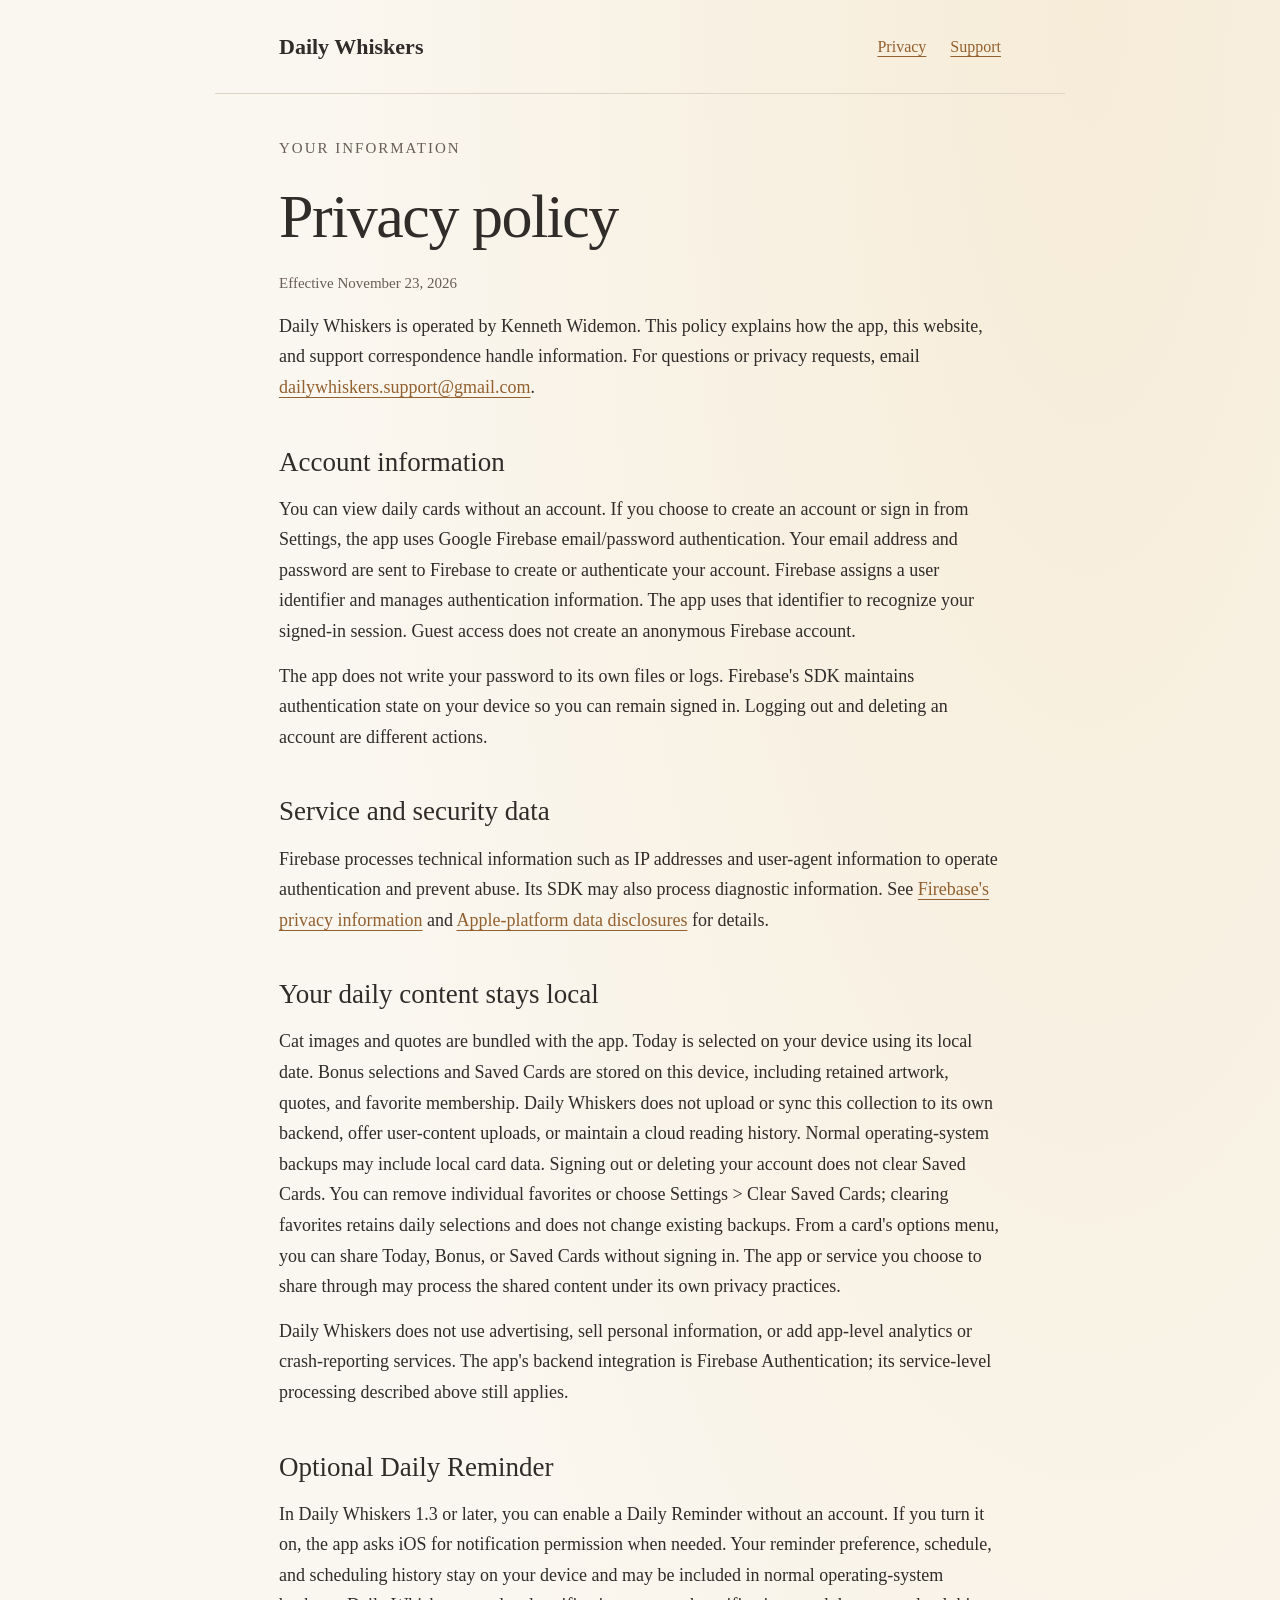
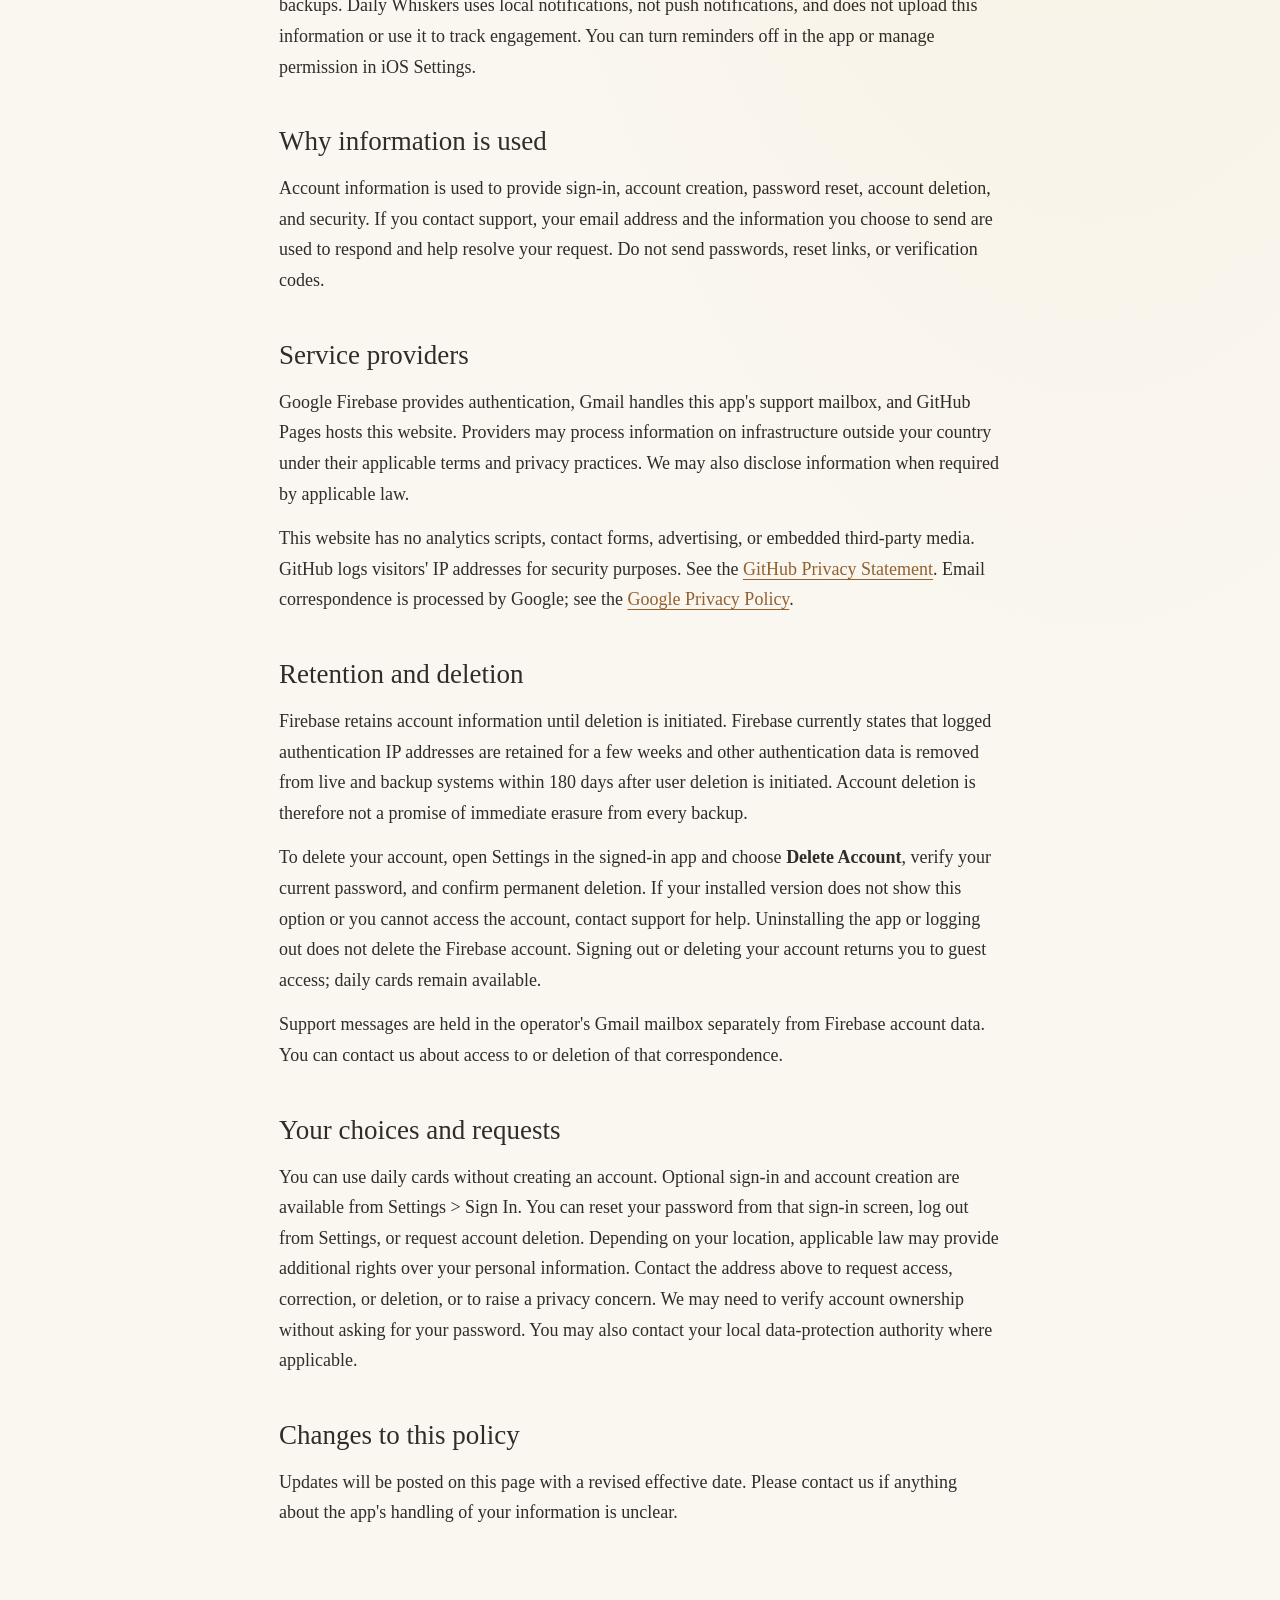
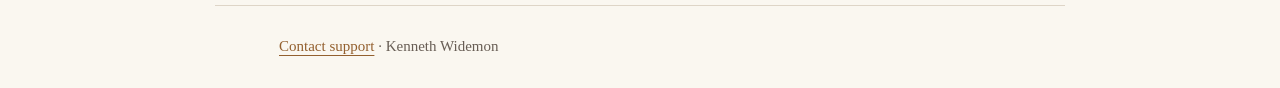
==== commit c681466b: "Document Daily Whiskers 1.3 privacy and support features" ====
--- a/privacy/index.html
+++ b/privacy/index.html
@@ -1 +1 @@
-<!doctype html><html lang="en"><head><meta charset="utf-8"><meta name="viewport" content="width=device-width,initial-scale=1"><title>Privacy Policy | Daily Whiskers</title><meta name="description" content="How Daily Whiskers handles account information, Firebase authentication, support requests, and deletion."><link rel="stylesheet" href="../style.css"></head><body><a class="skip" href="#main">Skip to content</a><header><a class="brand" href="../">Daily Whiskers</a><nav aria-label="Main"><a href="./" aria-current="page">Privacy</a><a href="../support/">Support</a></nav></header><main id="main"><p class="eyebrow">Your information</p><h1>Privacy policy</h1><p class="meta">Effective October 26, 2026</p><p>Daily Whiskers is operated by Kenneth Widemon. This policy explains how the app, this website, and support correspondence handle information. For questions or privacy requests, email <a href="mailto:dailywhiskers.support@gmail.com">dailywhiskers.support@gmail.com</a>.</p><h2>Account information</h2><p>You can view daily cards without an account. If you choose to create an account or sign in from Settings, the app uses Google Firebase email/password authentication. Your email address and password are sent to Firebase to create or authenticate your account. Firebase assigns a user identifier and manages authentication information. The app uses that identifier to recognize your signed-in session. Guest access does not create an anonymous Firebase account.</p><p>The app does not write your password to its own files or logs. Firebase's SDK maintains authentication state on your device so you can remain signed in. Logging out and deleting an account are different actions.</p><h2>Service and security data</h2><p>Firebase processes technical information such as IP addresses and user-agent information to operate authentication and prevent abuse. Its SDK may also process diagnostic information. See <a href="https://firebase.google.com/support/privacy">Firebase's privacy information</a> and <a href="https://firebase.google.com/docs/ios/app-store-data-collection">Apple-platform data disclosures</a> for details.</p><h2>Your daily content stays local</h2><p>Cat images and quotes are bundled with the app. Today is selected on your device using its local date. Bonus selections and Saved Cards are stored on this device, including retained artwork, quotes, and favorite membership. Daily Whiskers does not upload or sync this collection to its own backend, offer user-content uploads, or maintain a cloud reading history. Normal operating-system backups may include local card data. Signing out or deleting your account does not clear Saved Cards. You can remove individual favorites or choose Settings &gt; Clear Saved Cards; clearing favorites retains daily selections and does not change existing backups. From a card's options menu, you can share Today, Bonus, or Saved Cards without signing in. The app or service you choose to share through may process the shared content under its own privacy practices.</p><p>Daily Whiskers does not use advertising, sell personal information, or add app-level analytics or crash-reporting services. The app's backend integration is Firebase Authentication; its service-level processing described above still applies.</p><h2>Why information is used</h2><p>Account information is used to provide sign-in, account creation, password reset, account deletion, and security. If you contact support, your email address and the information you choose to send are used to respond and help resolve your request. Do not send passwords, reset links, or verification codes.</p><h2>Service providers</h2><p>Google Firebase provides authentication, Gmail handles this app's support mailbox, and GitHub Pages hosts this website. Providers may process information on infrastructure outside your country under their applicable terms and privacy practices. We may also disclose information when required by applicable law.</p><p>This website has no analytics scripts, contact forms, advertising, or embedded third-party media. GitHub logs visitors' IP addresses for security purposes. See the <a href="https://docs.github.com/en/site-policy/privacy-policies/github-general-privacy-statement">GitHub Privacy Statement</a>. Email correspondence is processed by Google; see the <a href="https://policies.google.com/privacy">Google Privacy Policy</a>.</p><h2>Retention and deletion</h2><p>Firebase retains account information until deletion is initiated. Firebase currently states that logged authentication IP addresses are retained for a few weeks and other authentication data is removed from live and backup systems within 180 days after user deletion is initiated. Account deletion is therefore not a promise of immediate erasure from every backup.</p><p>To delete your account, open Settings in the signed-in app and choose <strong>Delete Account</strong>, verify your current password, and confirm permanent deletion. If your installed version does not show this option or you cannot access the account, contact support for help. Uninstalling the app or logging out does not delete the Firebase account. Signing out or deleting your account returns you to guest access; daily cards remain available.</p><p>Support messages are held in the operator's Gmail mailbox separately from Firebase account data. You can contact us about access to or deletion of that correspondence.</p><h2>Your choices and requests</h2><p>You can use daily cards without creating an account. Optional sign-in and account creation are available from Settings &gt; Sign In. You can reset your password from that sign-in screen, log out from Settings, or request account deletion. Depending on your location, applicable law may provide additional rights over your personal information. Contact the address above to request access, correction, or deletion, or to raise a privacy concern. We may need to verify account ownership without asking for your password. You may also contact your local data-protection authority where applicable.</p><h2>Changes to this policy</h2><p>Updates will be posted on this page with a revised effective date. Please contact us if anything about the app's handling of your information is unclear.</p></main><footer><a href="../support/">Contact support</a> &middot; Kenneth Widemon</footer></body></html>
+<!doctype html><html lang="en"><head><meta charset="utf-8"><meta name="viewport" content="width=device-width,initial-scale=1"><title>Privacy Policy | Daily Whiskers</title><meta name="description" content="How Daily Whiskers handles account information, Firebase authentication, support requests, and deletion."><link rel="stylesheet" href="../style.css"></head><body><a class="skip" href="#main">Skip to content</a><header><a class="brand" href="../">Daily Whiskers</a><nav aria-label="Main"><a href="./" aria-current="page">Privacy</a><a href="../support/">Support</a></nav></header><main id="main"><p class="eyebrow">Your information</p><h1>Privacy policy</h1><p class="meta">Effective November 23, 2026</p><p>Daily Whiskers is operated by Kenneth Widemon. This policy explains how the app, this website, and support correspondence handle information. For questions or privacy requests, email <a href="mailto:dailywhiskers.support@gmail.com">dailywhiskers.support@gmail.com</a>.</p><h2>Account information</h2><p>You can view daily cards without an account. If you choose to create an account or sign in from Settings, the app uses Google Firebase email/password authentication. Your email address and password are sent to Firebase to create or authenticate your account. Firebase assigns a user identifier and manages authentication information. The app uses that identifier to recognize your signed-in session. Guest access does not create an anonymous Firebase account.</p><p>The app does not write your password to its own files or logs. Firebase's SDK maintains authentication state on your device so you can remain signed in. Logging out and deleting an account are different actions.</p><h2>Service and security data</h2><p>Firebase processes technical information such as IP addresses and user-agent information to operate authentication and prevent abuse. Its SDK may also process diagnostic information. See <a href="https://firebase.google.com/support/privacy">Firebase's privacy information</a> and <a href="https://firebase.google.com/docs/ios/app-store-data-collection">Apple-platform data disclosures</a> for details.</p><h2>Your daily content stays local</h2><p>Cat images and quotes are bundled with the app. Today is selected on your device using its local date. Bonus selections and Saved Cards are stored on this device, including retained artwork, quotes, and favorite membership. Daily Whiskers does not upload or sync this collection to its own backend, offer user-content uploads, or maintain a cloud reading history. Normal operating-system backups may include local card data. Signing out or deleting your account does not clear Saved Cards. You can remove individual favorites or choose Settings &gt; Clear Saved Cards; clearing favorites retains daily selections and does not change existing backups. From a card's options menu, you can share Today, Bonus, or Saved Cards without signing in. The app or service you choose to share through may process the shared content under its own privacy practices.</p><p>Daily Whiskers does not use advertising, sell personal information, or add app-level analytics or crash-reporting services. The app's backend integration is Firebase Authentication; its service-level processing described above still applies.</p><h2>Optional Daily Reminder</h2><p>In Daily Whiskers 1.3 or later, you can enable a Daily Reminder without an account. If you turn it on, the app asks iOS for notification permission when needed. Your reminder preference, schedule, and scheduling history stay on your device and may be included in normal operating-system backups. Daily Whiskers uses local notifications, not push notifications, and does not upload this information or use it to track engagement. You can turn reminders off in the app or manage permission in iOS Settings.</p><h2>Why information is used</h2><p>Account information is used to provide sign-in, account creation, password reset, account deletion, and security. If you contact support, your email address and the information you choose to send are used to respond and help resolve your request. Do not send passwords, reset links, or verification codes.</p><h2>Service providers</h2><p>Google Firebase provides authentication, Gmail handles this app's support mailbox, and GitHub Pages hosts this website. Providers may process information on infrastructure outside your country under their applicable terms and privacy practices. We may also disclose information when required by applicable law.</p><p>This website has no analytics scripts, contact forms, advertising, or embedded third-party media. GitHub logs visitors' IP addresses for security purposes. See the <a href="https://docs.github.com/en/site-policy/privacy-policies/github-general-privacy-statement">GitHub Privacy Statement</a>. Email correspondence is processed by Google; see the <a href="https://policies.google.com/privacy">Google Privacy Policy</a>.</p><h2>Retention and deletion</h2><p>Firebase retains account information until deletion is initiated. Firebase currently states that logged authentication IP addresses are retained for a few weeks and other authentication data is removed from live and backup systems within 180 days after user deletion is initiated. Account deletion is therefore not a promise of immediate erasure from every backup.</p><p>To delete your account, open Settings in the signed-in app and choose <strong>Delete Account</strong>, verify your current password, and confirm permanent deletion. If your installed version does not show this option or you cannot access the account, contact support for help. Uninstalling the app or logging out does not delete the Firebase account. Signing out or deleting your account returns you to guest access; daily cards remain available.</p><p>Support messages are held in the operator's Gmail mailbox separately from Firebase account data. You can contact us about access to or deletion of that correspondence.</p><h2>Your choices and requests</h2><p>You can use daily cards without creating an account. Optional sign-in and account creation are available from Settings &gt; Sign In. You can reset your password from that sign-in screen, log out from Settings, or request account deletion. Depending on your location, applicable law may provide additional rights over your personal information. Contact the address above to request access, correction, or deletion, or to raise a privacy concern. We may need to verify account ownership without asking for your password. You may also contact your local data-protection authority where applicable.</p><h2>Changes to this policy</h2><p>Updates will be posted on this page with a revised effective date. Please contact us if anything about the app's handling of your information is unclear.</p></main><footer><a href="../support/">Contact support</a> &middot; Kenneth Widemon</footer></body></html>
